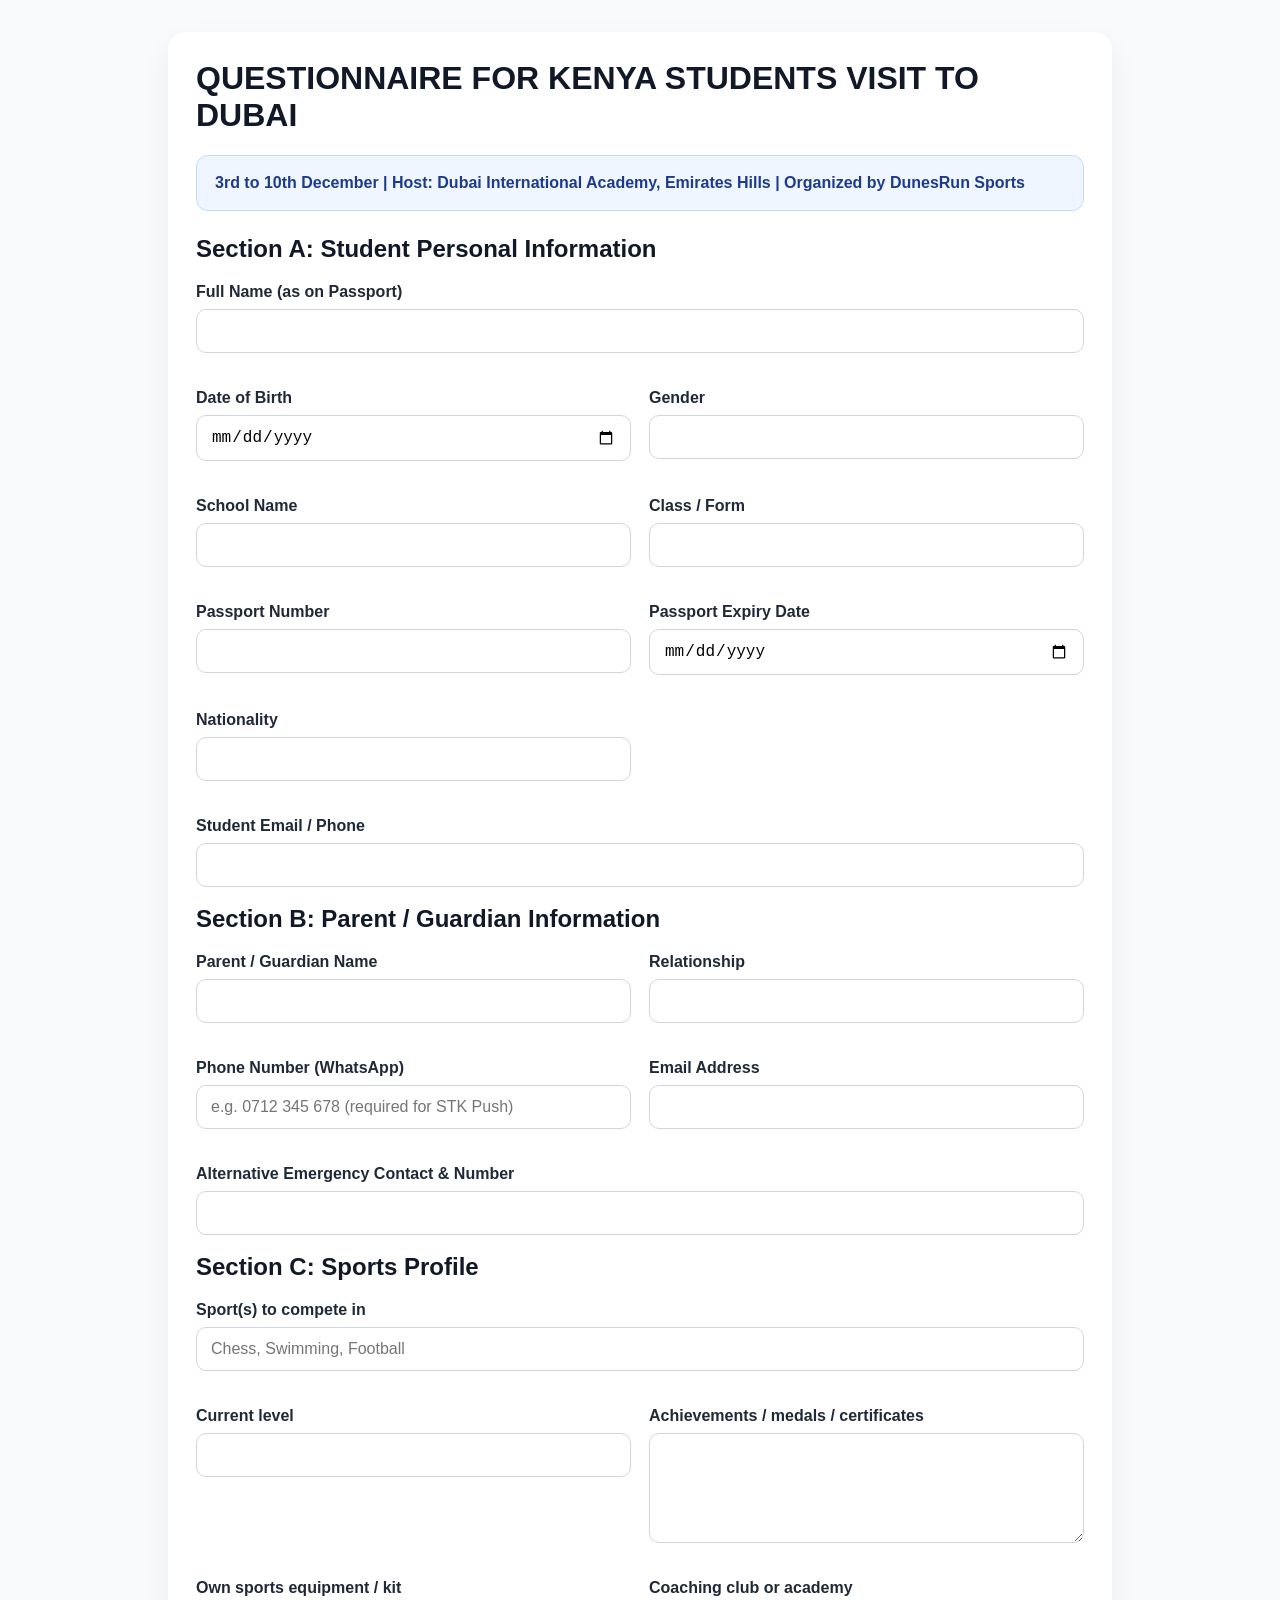
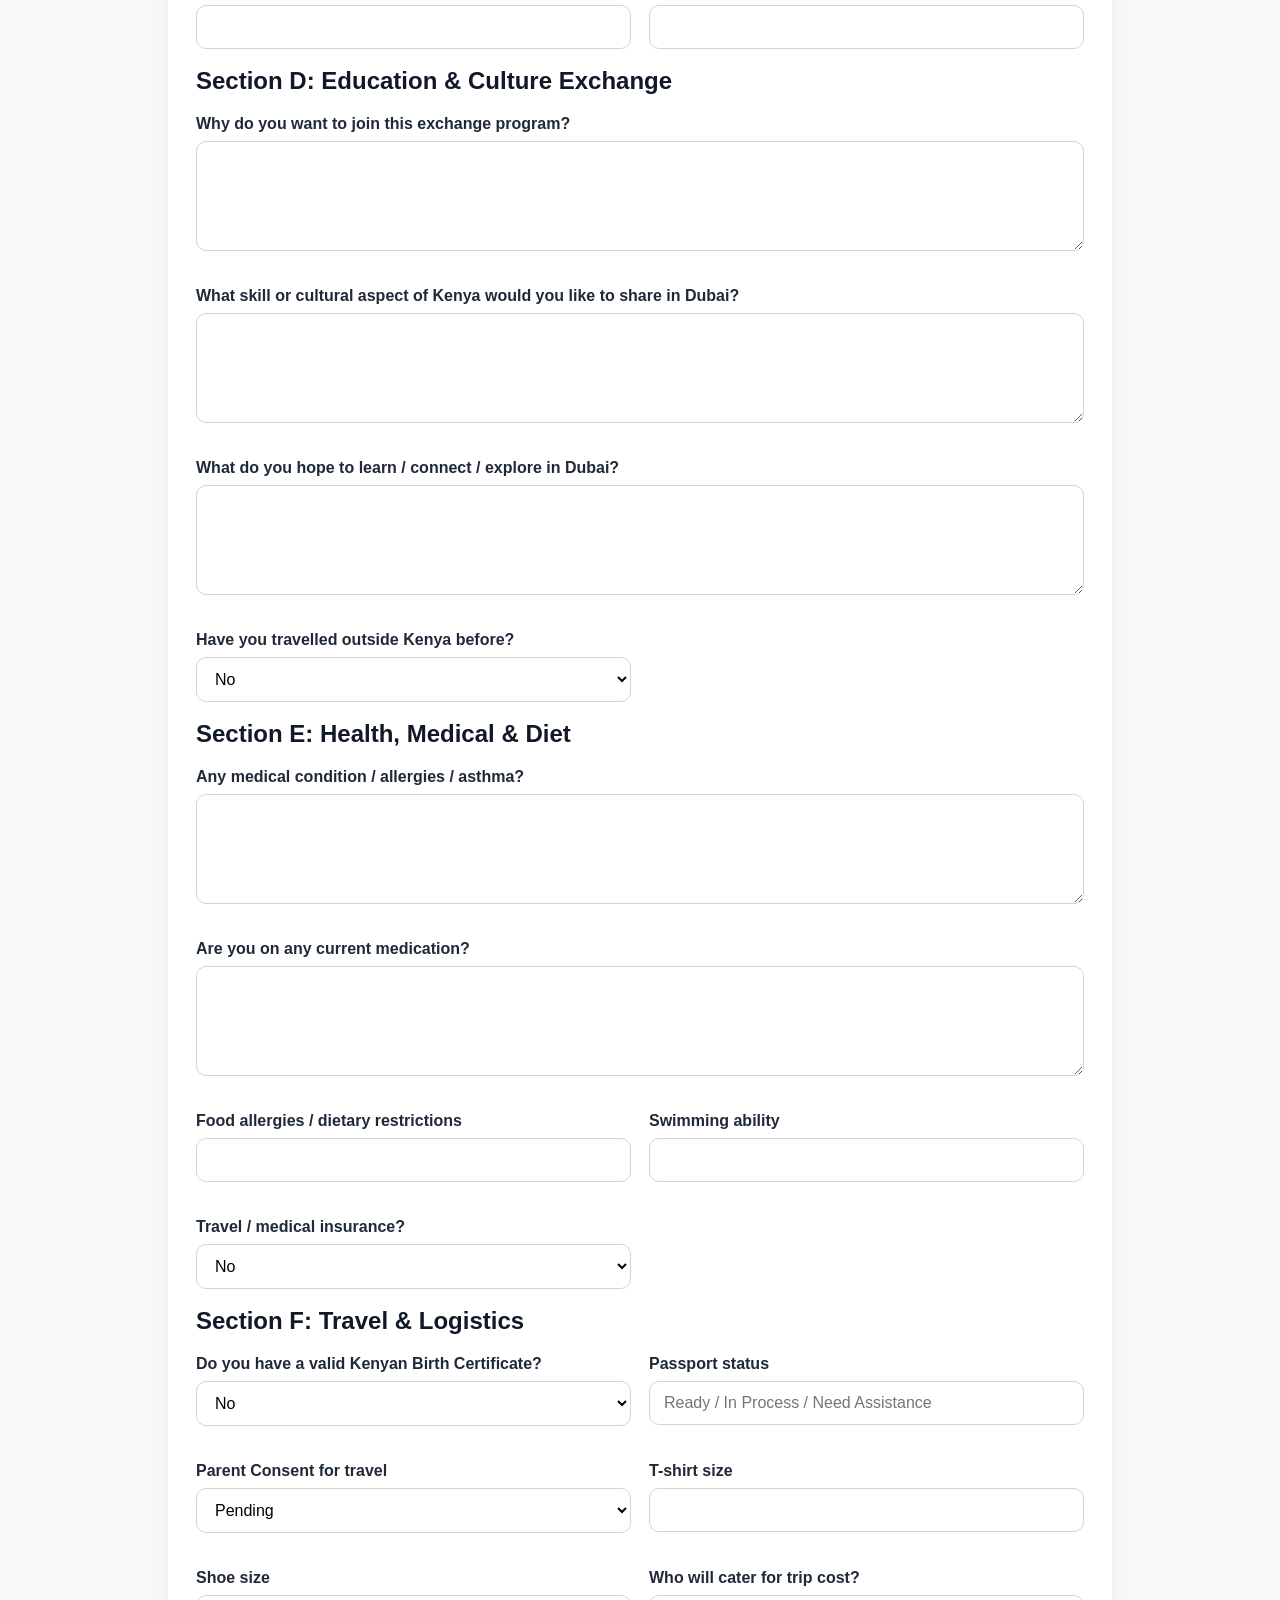
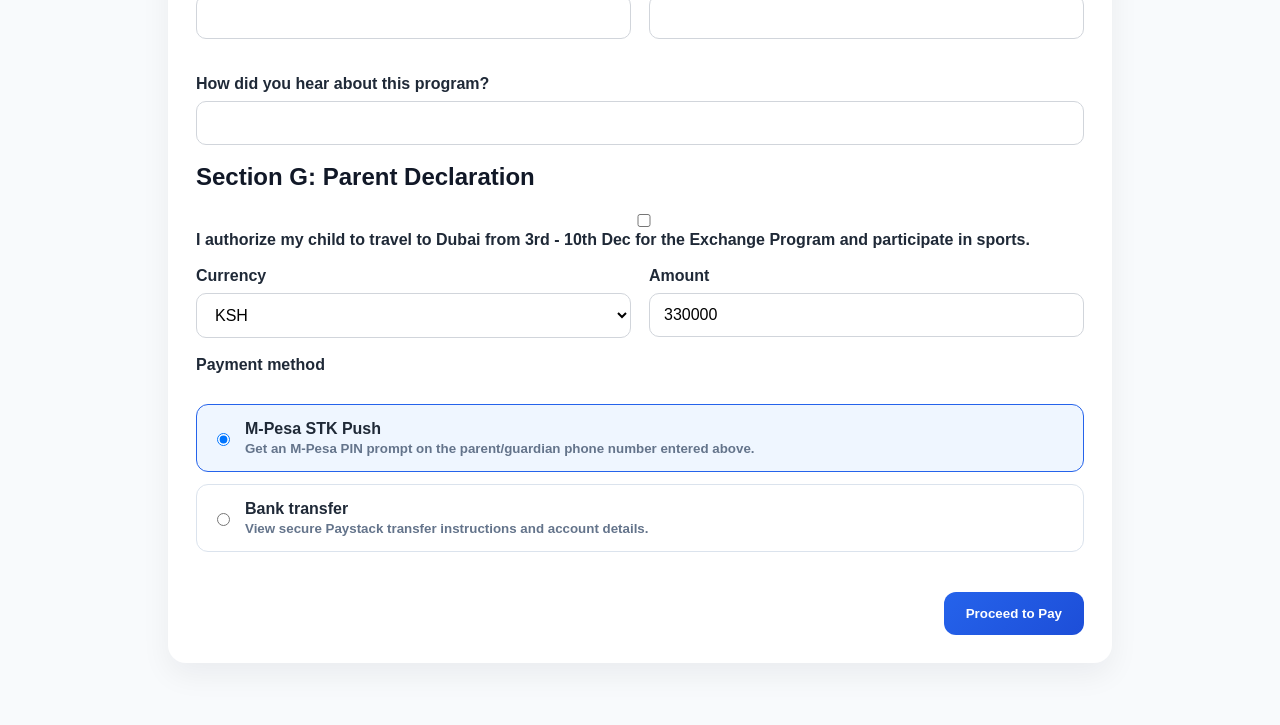
==== booking.html @ 3c5c8713 "First commit" ====
<!doctype html>
<html lang="en">
<head>
  <meta charset="UTF-8" />
  <meta name="viewport" content="width=device-width, initial-scale=1.0" />
  <title>Booking Form</title>
  <style>
    * { box-sizing: border-box; }
    body {
      margin: 0;
      font-family: Arial, Helvetica, sans-serif;
      background: #f8fafc;
      color: #111827;
    }
    .wrap {
      max-width: 980px;
      margin: 0 auto;
      padding: 32px 18px 60px;
    }
    .panel {
      background: white;
      border-radius: 18px;
      box-shadow: 0 12px 30px rgba(15,23,42,0.06);
      padding: 28px;
    }
    h1, h2 {
      margin-top: 0;
    }
    .intro {
      background: #eff6ff;
      border: 1px solid #bfdbfe;
      border-radius: 12px;
      padding: 18px;
      margin-bottom: 24px;
      color: #1e3a8a;
      font-weight: 700;
    }
    .grid {
      display: grid;
      grid-template-columns: repeat(2, minmax(0, 1fr));
      gap: 18px;
    }
    .field {
      display: flex;
      flex-direction: column;
      gap: 8px;
      margin-bottom: 18px;
    }
    label {
      font-weight: 700;
      color: #1f2937;
    }
    input, textarea, select {
      width: 100%;
      padding: 12px 14px;
      border: 1px solid #d1d5db;
      border-radius: 10px;
      font-size: 1rem;
      background: #fff;
    }
    textarea { min-height: 110px; resize: vertical; }
    .full { grid-column: 1 / -1; }
    .button-row {
      display: flex;
      justify-content: flex-end;
      margin-top: 18px;
    }
    button {
      border: none;
      background: linear-gradient(135deg,#2563eb,#1d4ed8);
      color: white;
      font-weight: 700;
      padding: 14px 22px;
      border-radius: 12px;
      cursor: pointer;
    }
    .payment-modal { display:none; position:fixed; inset:0; z-index:10; padding:20px; background:rgba(15,23,42,.58); }
    .payment-modal.open { display:grid; place-items:center; }
    .payment-card { width:min(500px,100%); background:white; border-radius:18px; padding:28px; box-shadow:0 25px 70px rgba(15,23,42,.3); }
    .payment-card p { color:#64748b; line-height:1.5; }
    .methods { display:grid; gap:12px; margin:22px 0; }
    .method { display:flex; gap:12px; align-items:center; cursor:pointer; border:1px solid #dbe3ed; border-radius:12px; padding:15px; }
    .method:has(input:checked) { border-color:#2563eb; background:#eff6ff; }
    .method input { width:auto; }
    .method strong,.method small { display:block; }
    .method small { color:#64748b; margin-top:3px; }
    .payment-actions { display:flex; gap:12px; justify-content:flex-end; }.secondary { background:white; color:#334155; border:1px solid #cbd5e1; }
    @media (max-width: 760px) {
      .grid { grid-template-columns: 1fr; }
    }
  </style>
</head>
<body>
  <div class="wrap">
    <div class="panel">
      <h1>QUESTIONNAIRE FOR KENYA STUDENTS VISIT TO DUBAI</h1>
      <div class="intro">3rd to 10th December | Host: Dubai International Academy, Emirates Hills | Organized by DunesRun Sports</div>

      <form id="booking-form">
        <h2>Section A: Student Personal Information</h2>
        <div class="grid">
          <div class="field full"><label>Full Name (as on Passport)</label><input name="full_name" required></div>
          <div class="field"><label>Date of Birth</label><input name="date_of_birth" type="date"></div>
          <div class="field"><label>Gender</label><input name="gender"></div>
          <div class="field"><label>School Name</label><input name="school_name"></div>
          <div class="field"><label>Class / Form</label><input name="class_form"></div>
          <div class="field"><label>Passport Number</label><input name="passport_number"></div>
          <div class="field"><label>Passport Expiry Date</label><input name="passport_expiry" type="date"></div>
          <div class="field"><label>Nationality</label><input name="nationality"></div>
          <div class="field full"><label>Student Email / Phone</label><input name="student_contact"></div>
        </div>

        <h2>Section B: Parent / Guardian Information</h2>
        <div class="grid">
          <div class="field"><label>Parent / Guardian Name</label><input name="parent_name"></div>
          <div class="field"><label>Relationship</label><input name="parent_relationship"></div>
          <div class="field"><label>Phone Number (WhatsApp)</label><input name="parent_phone"></div>
          <div class="field"><label>Email Address</label><input name="parent_email" type="email" required></div>
          <div class="field full"><label>Alternative Emergency Contact & Number</label><input name="emergency_contact"></div>
        </div>

        <h2>Section C: Sports Profile</h2>
        <div class="grid">
          <div class="field full"><label>Sport(s) to compete in</label><input name="sports_choices" placeholder="Chess, Swimming, Football"></div>
          <div class="field"><label>Current level</label><input name="current_level"></div>
          <div class="field"><label>Achievements / medals / certificates</label><textarea name="achievements"></textarea></div>
          <div class="field"><label>Own sports equipment / kit</label><input name="equipment"></div>
          <div class="field"><label>Coaching club or academy</label><input name="coaching_club"></div>
        </div>

        <h2>Section D: Education & Culture Exchange</h2>
        <div class="grid">
          <div class="field full"><label>Why do you want to join this exchange program?</label><textarea name="motivation"></textarea></div>
          <div class="field full"><label>What skill or cultural aspect of Kenya would you like to share in Dubai?</label><textarea name="cultural_aspect"></textarea></div>
          <div class="field full"><label>What do you hope to learn / connect / explore in Dubai?</label><textarea name="learn_hope"></textarea></div>
          <div class="field"><label>Have you travelled outside Kenya before?</label>
            <select name="previous_travel">
              <option value="false">No</option>
              <option value="true">Yes</option>
            </select>
          </div>
        </div>

        <h2>Section E: Health, Medical & Diet</h2>
        <div class="grid">
          <div class="field full"><label>Any medical condition / allergies / asthma?</label><textarea name="medical_conditions"></textarea></div>
          <div class="field full"><label>Are you on any current medication?</label><textarea name="medication"></textarea></div>
          <div class="field"><label>Food allergies / dietary restrictions</label><input name="dietary_restrictions"></div>
          <div class="field"><label>Swimming ability</label><input name="swimming_ability"></div>
          <div class="field"><label>Travel / medical insurance?</label>
            <select name="insurance">
              <option value="false">No</option>
              <option value="true">Yes</option>
            </select>
          </div>
        </div>

        <h2>Section F: Travel & Logistics</h2>
        <div class="grid">
          <div class="field"><label>Do you have a valid Kenyan Birth Certificate?</label>
            <select name="birth_certificate">
              <option value="false">No</option>
              <option value="true">Yes</option>
            </select>
          </div>
          <div class="field"><label>Passport status</label><input name="passport_status" placeholder="Ready / In Process / Need Assistance"></div>
          <div class="field"><label>Parent Consent for travel</label>
            <select name="parent_consent">
              <option value="false">Pending</option>
              <option value="true">Granted</option>
            </select>
          </div>
          <div class="field"><label>T-shirt size</label><input name="tshirt_size"></div>
          <div class="field"><label>Shoe size</label><input name="shoe_size"></div>
          <div class="field"><label>Who will cater for trip cost?</label><input name="payer"></div>
          <div class="field full"><label>How did you hear about this program?</label><input name="heard_about"></div>
        </div>

        <h2>Section G: Parent Declaration</h2>
        <div class="field full">
          <label><input type="checkbox" name="parent_declaration" value="true" /> I authorize my child to travel to Dubai from 3rd - 10th Dec for the Exchange Program and participate in sports.</label>
        </div>

        <div class="grid">
          <div class="field"><label>Currency</label>
            <select name="currency">
              <option value="KSH">KSH</option>
              <option value="USD">USD</option>
            </select>
          </div>
          <div class="field"><label>Amount</label><input name="amount" value="330000"></div>
        </div>

        <input type="hidden" name="event_id" value="1" />

        <div class="field full">
          <label>Payment method</label>
          <div class="methods">
            <label class="method"><input type="radio" name="payment_method" value="mpesa" checked><span><strong>M-Pesa STK Push</strong><small>Get an M-Pesa PIN prompt on the parent/guardian phone number entered above.</small></span></label>
            <label class="method"><input type="radio" name="payment_method" value="bank_transfer"><span><strong>Bank transfer</strong><small>View secure Paystack transfer instructions and account details.</small></span></label>
          </div>
        </div>
        <div class="button-row">
          <button id="proceed-payment" type="submit">Proceed to Pay</button>
        </div>
      </form>
    </div>
  </div>

  <script>
    // The Django API origin. Set window.NGAO_API_BASE before this script in
    // production, or change this value to your deployed HTTPS API URL.
    // Do not open this file with file://; serve the admin/ folder over HTTP.
    const API_BASE = window.NGAO_API_BASE || 'http://127.0.0.1:8000';
    const bookingForm = document.getElementById('booking-form');
    const proceedButton = document.getElementById('proceed-payment');
    const parentPhone = bookingForm.elements.parent_phone;
    const paymentMethods = bookingForm.querySelectorAll('input[name="payment_method"]');
    function updatePaymentRequirements() {
      const isMpesa = bookingForm.elements.payment_method.value === 'mpesa';
      parentPhone.required = isMpesa;
      parentPhone.placeholder = isMpesa ? 'e.g. 0712 345 678 (required for STK Push)' : 'Phone number (optional for bank transfer)';
    }
    paymentMethods.forEach(method => method.addEventListener('change', updatePaymentRequirements));
    updatePaymentRequirements();
    bookingForm.addEventListener('submit', async function (e) {
      e.preventDefault();
      if (!bookingForm.reportValidity()) return;
      const form = new FormData(bookingForm);
      const payload = Object.fromEntries(form.entries());
      payload.previous_travel = payload.previous_travel === 'true';
      payload.insurance = payload.insurance === 'true';
      payload.birth_certificate = payload.birth_certificate === 'true';
      payload.parent_consent = payload.parent_consent === 'true';
      payload.parent_declaration = form.get('parent_declaration') === 'true';

      proceedButton.disabled = true;
      proceedButton.textContent = payload.payment_method === 'mpesa' ? 'Sending M-Pesa prompt…' : 'Opening bank transfer…';
      try {
        const response = await fetch(`${API_BASE}/api/book/`, {
        method: 'POST',
        headers: {'Content-Type': 'application/json'},
        body: JSON.stringify(payload)
        });
        const contentType = response.headers.get('content-type') || '';
        const json = contentType.includes('application/json') ? await response.json() : null;
        if (!response.ok) {
          // A Django debug/404 page is HTML, not JSON. Keep its markup out of
          // the user-facing error and give an actionable endpoint message.
          throw new Error(json?.error || `Payment API returned ${response.status}. Check that Django is running the NgaoSports backend on port 8000.`);
        }
        if (!json) throw new Error('Payment API returned an unexpected response.');
        if (json.authorization_url) {
          window.location.href = json.authorization_url;
        } else if (payload.payment_method === 'mpesa' && json.reference) {
          showPaymentPending(json);
        } else {
          throw new Error(json.error || 'Could not initialize payment');
        }
      } catch (err) {
        console.error(err);
        alert(err.message || 'Payment initialization failed.');
        proceedButton.disabled = false;
        proceedButton.textContent = 'Proceed to Pay';
      }
    });

    function showPaymentPending(payment) {
      const panel = document.querySelector('.panel');
      panel.innerHTML = `
        <div class="intro"><strong>Check your phone</strong><br>${payment.display_text || 'An M-Pesa STK Push has been sent. Enter your M-Pesa PIN to complete payment.'}</div>
        <h1>Waiting for M-Pesa confirmation</h1>
        <p>Reference: <strong>${payment.reference}</strong></p>
        <p id="payment-status">We are checking your payment status. Do not close this page until you have entered your PIN.</p>`;
      let attempts = 0;
      const poll = setInterval(async () => {
        attempts += 1;
        try {
          const response = await fetch(`${API_BASE}/api/payments/verify/${encodeURIComponent(payment.reference)}/`);
          const result = await response.json();
          if (result.verified) {
            clearInterval(poll);
            document.getElementById('payment-status').innerHTML = '<strong>Payment confirmed.</strong> Your booking is complete.';
          } else if (result.status === 'failed') {
            clearInterval(poll);
            document.getElementById('payment-status').textContent = 'The payment was not completed. Please return and try again.';
          }
        } catch (_) { /* The webhook remains the authoritative confirmation. */ }
        if (attempts >= 30) clearInterval(poll);
      }, 6000);
    }
  </script>
</body>
</html>
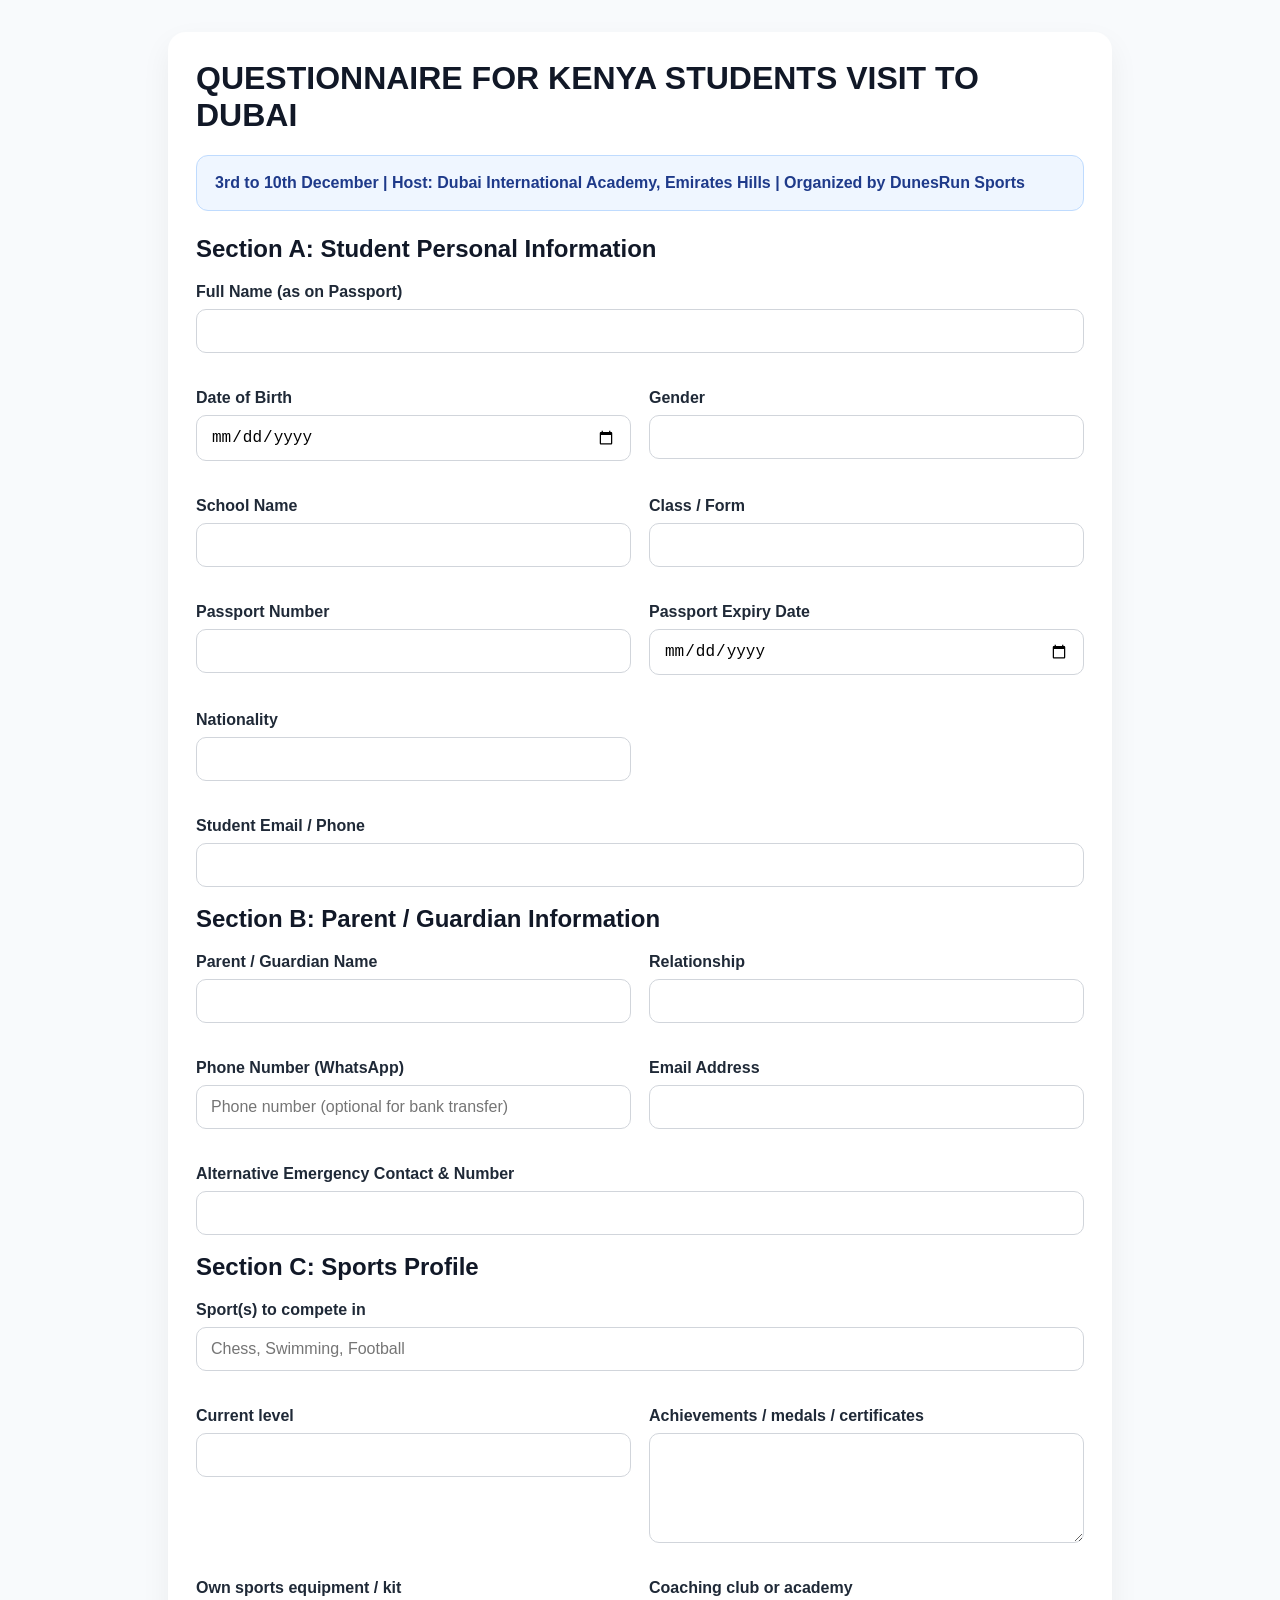
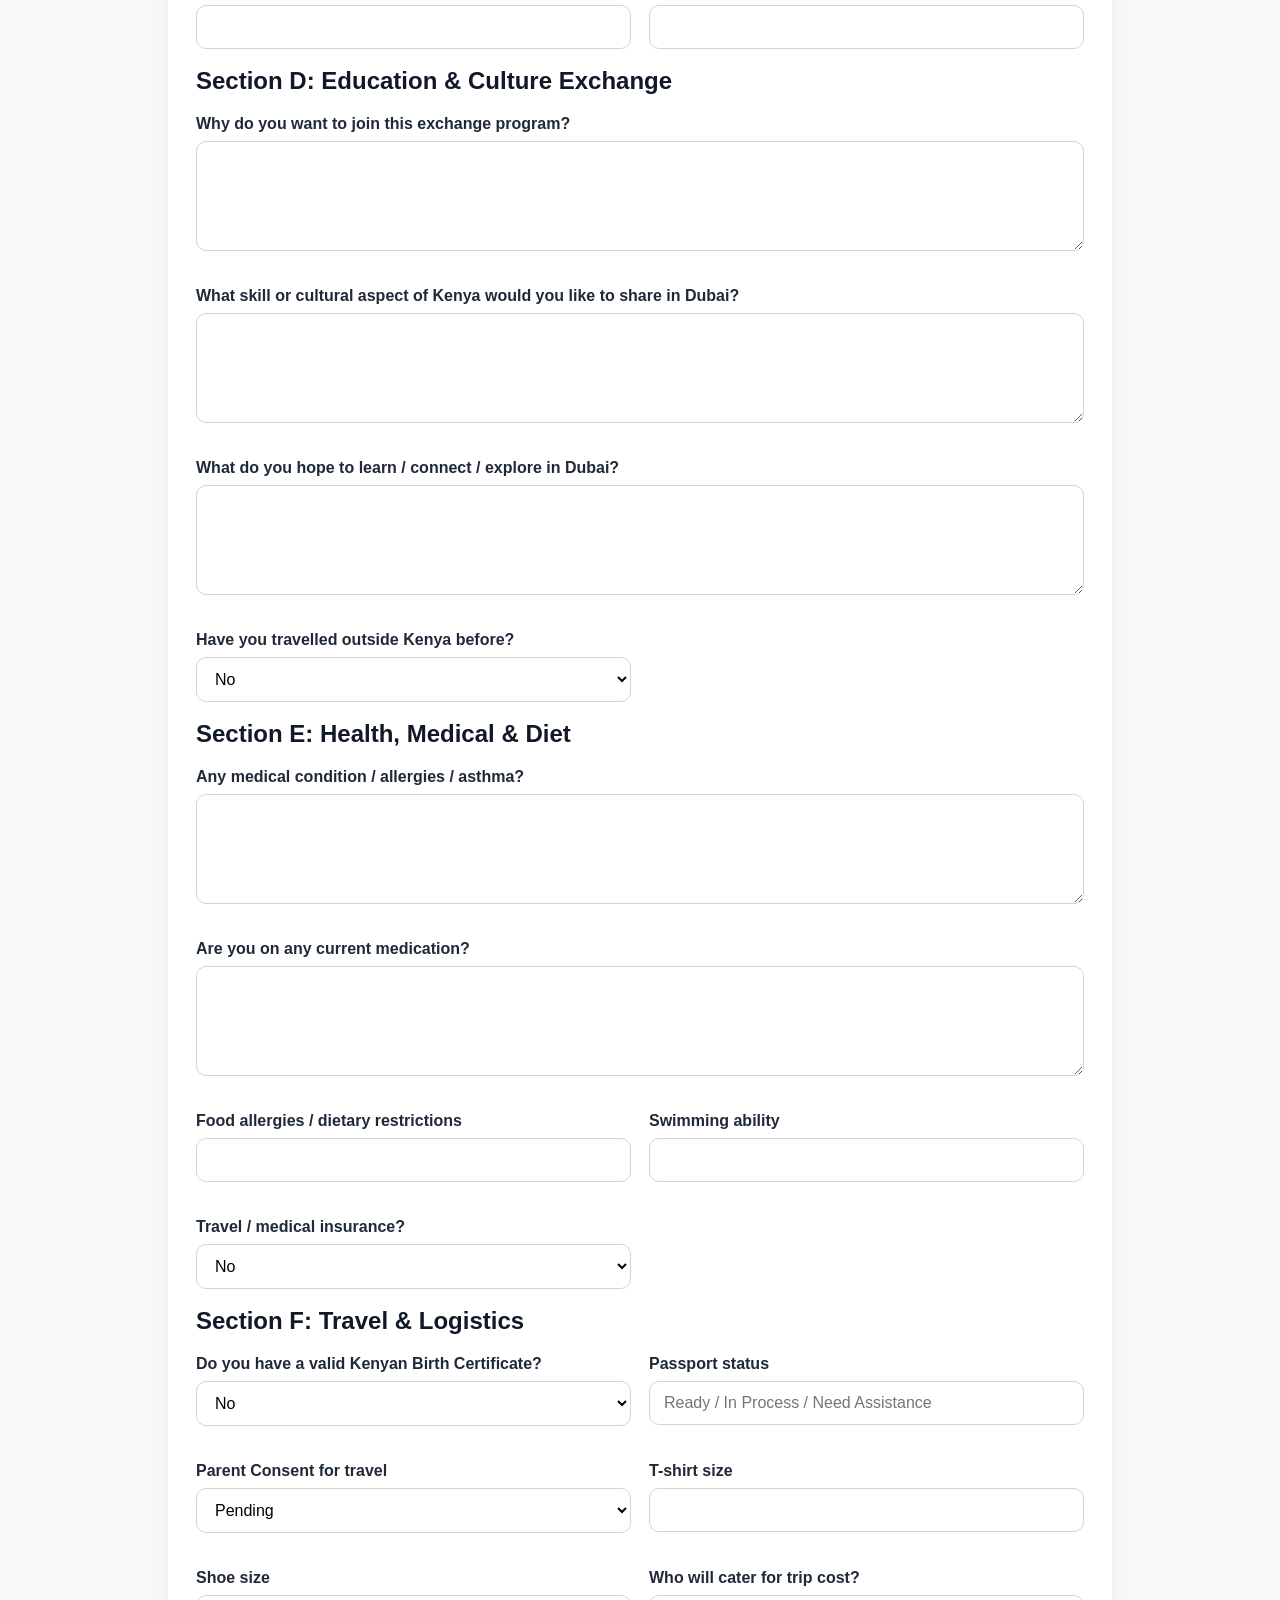
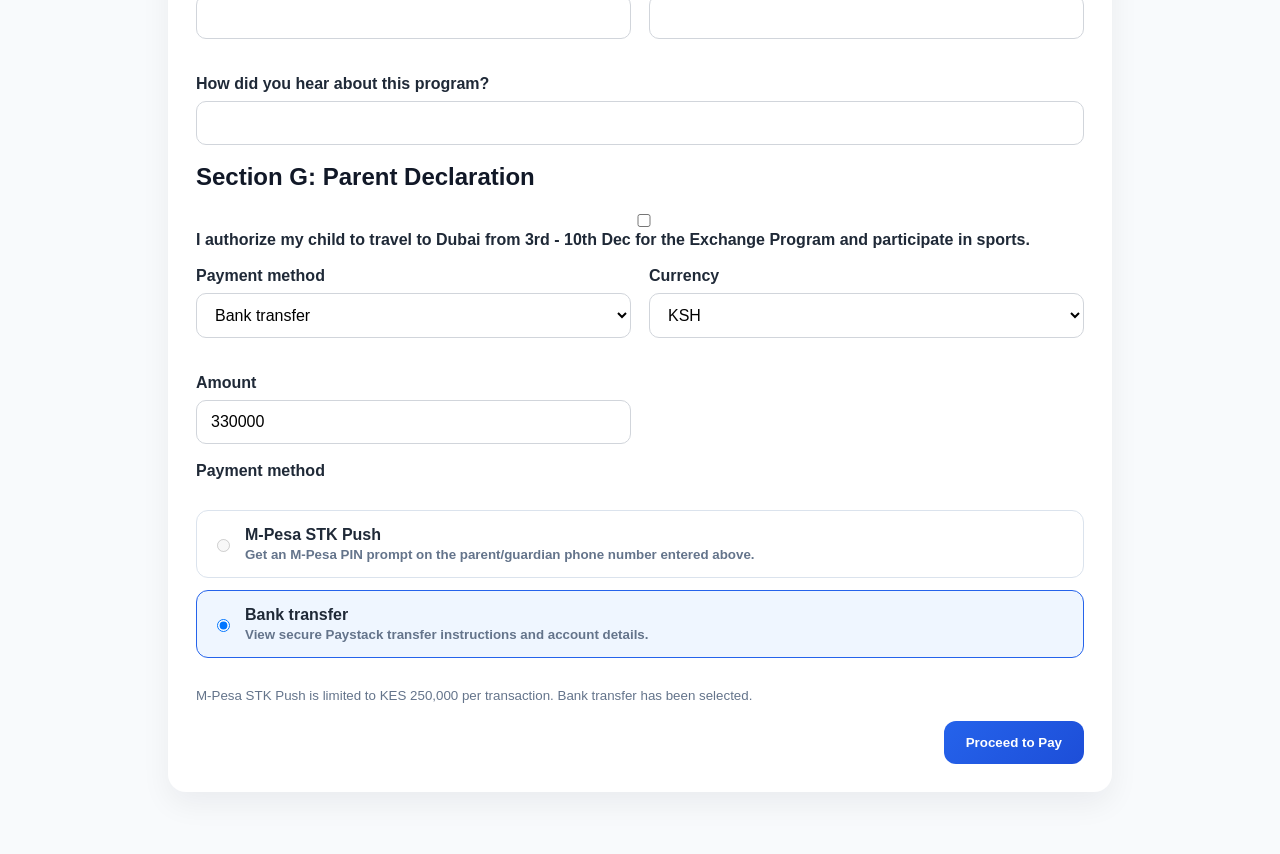
==== commit 1b5b280d: "First commit" ====
--- a/booking.html
+++ b/booking.html
@@ -182,6 +182,12 @@
         </div>
 
         <div class="grid">
+          <div class="field"><label>Payment method</label>
+            <select name="payment_method">
+              <option value="bank_transfer">Bank transfer</option>
+              <option value="mpesa">M-Pesa</option>
+            </select>
+          </div>
           <div class="field"><label>Currency</label>
             <select name="currency">
               <option value="KSH">KSH</option>
@@ -199,6 +205,7 @@
             <label class="method"><input type="radio" name="payment_method" value="mpesa" checked><span><strong>M-Pesa STK Push</strong><small>Get an M-Pesa PIN prompt on the parent/guardian phone number entered above.</small></span></label>
             <label class="method"><input type="radio" name="payment_method" value="bank_transfer"><span><strong>Bank transfer</strong><small>View secure Paystack transfer instructions and account details.</small></span></label>
           </div>
+          <small id="payment-limit-note" style="color:#64748b"></small>
         </div>
         <div class="button-row">
           <button id="proceed-payment" type="submit">Proceed to Pay</button>
@@ -211,18 +218,36 @@
     // The Django API origin. Set window.NGAO_API_BASE before this script in
     // production, or change this value to your deployed HTTPS API URL.
     // Do not open this file with file://; serve the admin/ folder over HTTP.
-    const API_BASE = window.NGAO_API_BASE || 'http://127.0.0.1:8000';
+    const API_BASE = window.NGAO_API_BASE ||  'https://admin.ngaosports.com' || 'http://127.0.0.1:8000';
     const bookingForm = document.getElementById('booking-form');
     const proceedButton = document.getElementById('proceed-payment');
     const parentPhone = bookingForm.elements.parent_phone;
+    const amountInput = bookingForm.elements.amount;
+    const mpesaMethod = bookingForm.querySelector('input[value="mpesa"]');
+    const bankMethod = bookingForm.querySelector('input[value="bank_transfer"]');
+    const paymentLimitNote = document.getElementById('payment-limit-note');
     const paymentMethods = bookingForm.querySelectorAll('input[name="payment_method"]');
     function updatePaymentRequirements() {
       const isMpesa = bookingForm.elements.payment_method.value === 'mpesa';
       parentPhone.required = isMpesa;
       parentPhone.placeholder = isMpesa ? 'e.g. 0712 345 678 (required for STK Push)' : 'Phone number (optional for bank transfer)';
     }
+    function applyMpesaLimit() {
+      const amount = Number(amountInput.value.replace(/,/g, ''));
+      const isOverLimit = Number.isFinite(amount) && amount > 250000;
+      mpesaMethod.disabled = isOverLimit;
+      if (isOverLimit) {
+        bankMethod.checked = true;
+        paymentLimitNote.textContent = 'M-Pesa STK Push is limited to KES 250,000 per transaction. Bank transfer has been selected.';
+      } else {
+        paymentLimitNote.textContent = '';
+      }
+      updatePaymentRequirements();
+    }
     paymentMethods.forEach(method => method.addEventListener('change', updatePaymentRequirements));
+    amountInput.addEventListener('input', applyMpesaLimit);
     updatePaymentRequirements();
+    applyMpesaLimit();
     bookingForm.addEventListener('submit', async function (e) {
       e.preventDefault();
       if (!bookingForm.reportValidity()) return;
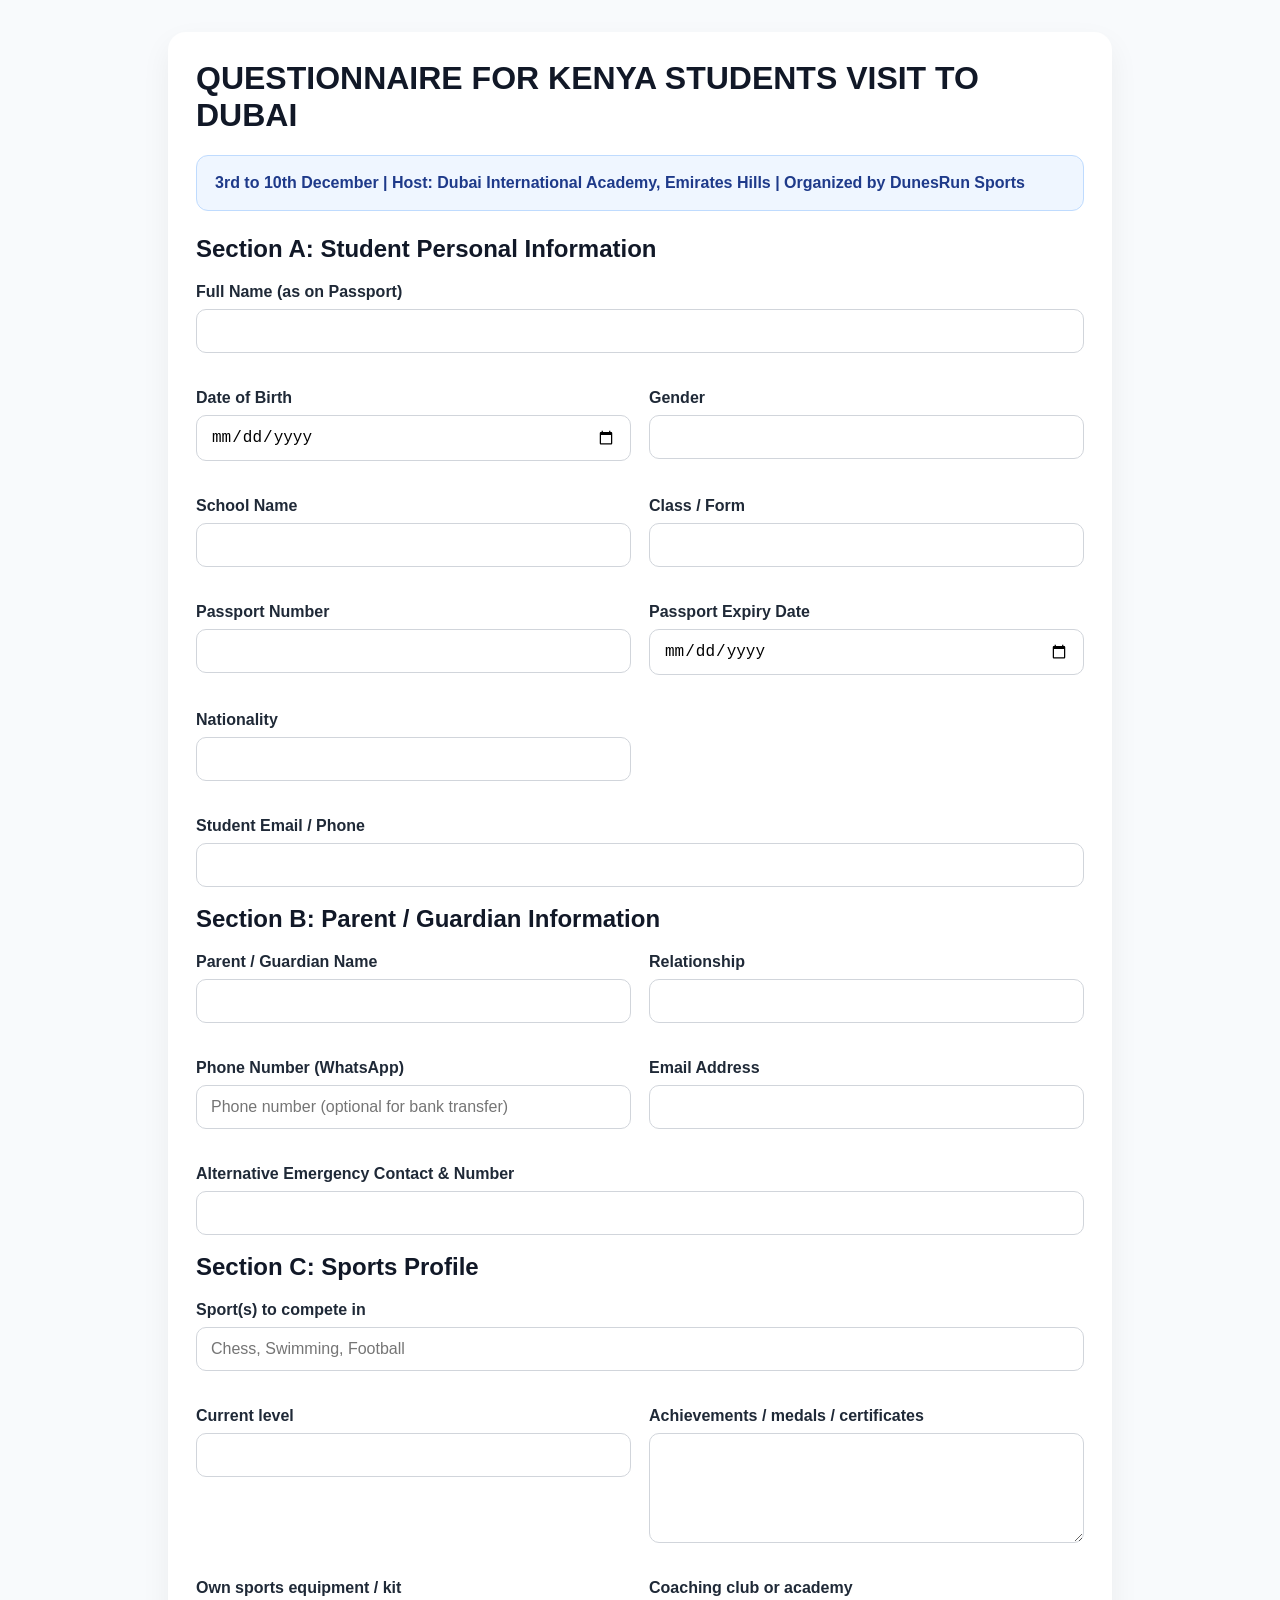
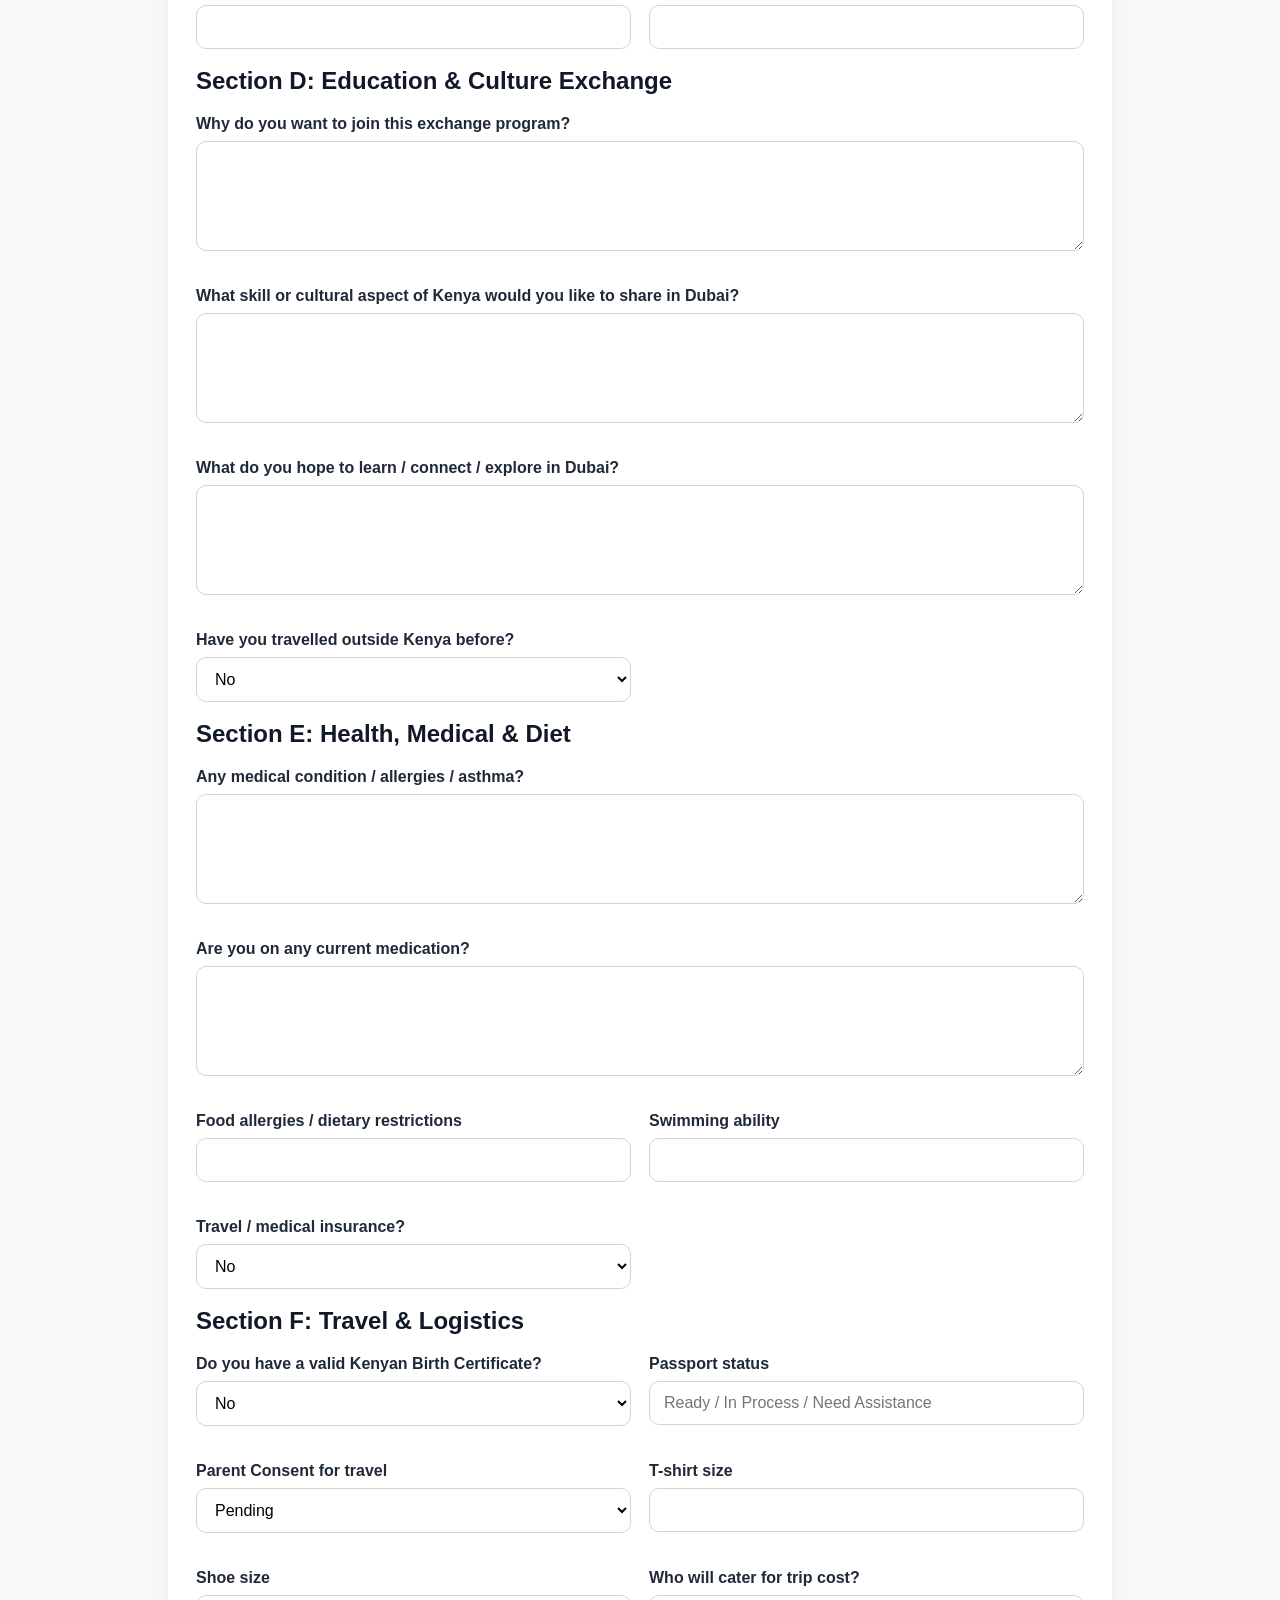
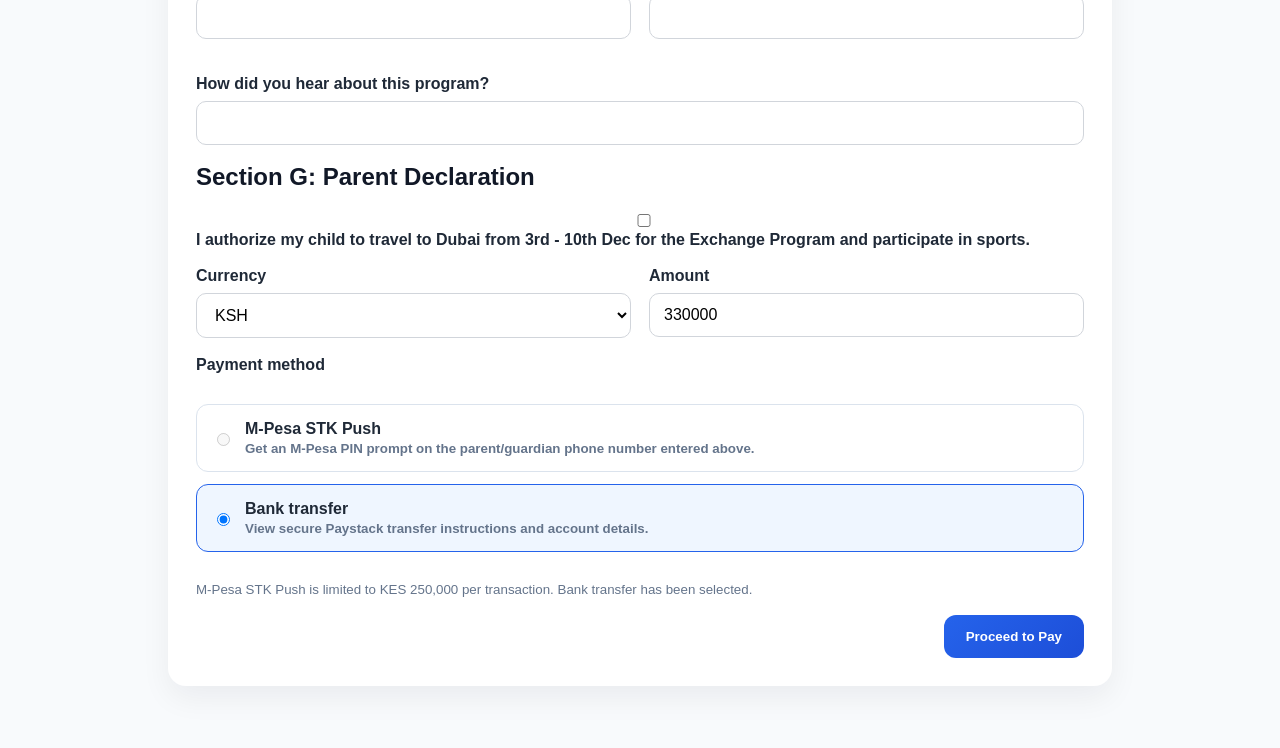
==== commit 41ff3484: "First commit" ====
--- a/booking.html
+++ b/booking.html
@@ -182,12 +182,6 @@
         </div>
 
         <div class="grid">
-          <div class="field"><label>Payment method</label>
-            <select name="payment_method">
-              <option value="bank_transfer">Bank transfer</option>
-              <option value="mpesa">M-Pesa</option>
-            </select>
-          </div>
           <div class="field"><label>Currency</label>
             <select name="currency">
               <option value="KSH">KSH</option>
@@ -218,7 +212,7 @@
     // The Django API origin. Set window.NGAO_API_BASE before this script in
     // production, or change this value to your deployed HTTPS API URL.
     // Do not open this file with file://; serve the admin/ folder over HTTP.
-    const API_BASE = window.NGAO_API_BASE ||  'https://admin.ngaosports.com' || 'http://127.0.0.1:8000';
+    const API_BASE = window.NGAO_API_BASE || window.PAYMENT_API_BASE || (['localhost', '127.0.0.1'].includes(window.location.hostname) ? 'http://127.0.0.1:8000' : window.location.origin);
     const bookingForm = document.getElementById('booking-form');
     const proceedButton = document.getElementById('proceed-payment');
     const parentPhone = bookingForm.elements.parent_phone;
@@ -236,7 +230,7 @@
       const amount = Number(amountInput.value.replace(/,/g, ''));
       const isOverLimit = Number.isFinite(amount) && amount > 250000;
       mpesaMethod.disabled = isOverLimit;
-      if (isOverLimit) {
+      if (isOverLimit && bookingForm.elements.payment_method.value === 'mpesa') {
         bankMethod.checked = true;
         paymentLimitNote.textContent = 'M-Pesa STK Push is limited to KES 250,000 per transaction. Bank transfer has been selected.';
       } else {
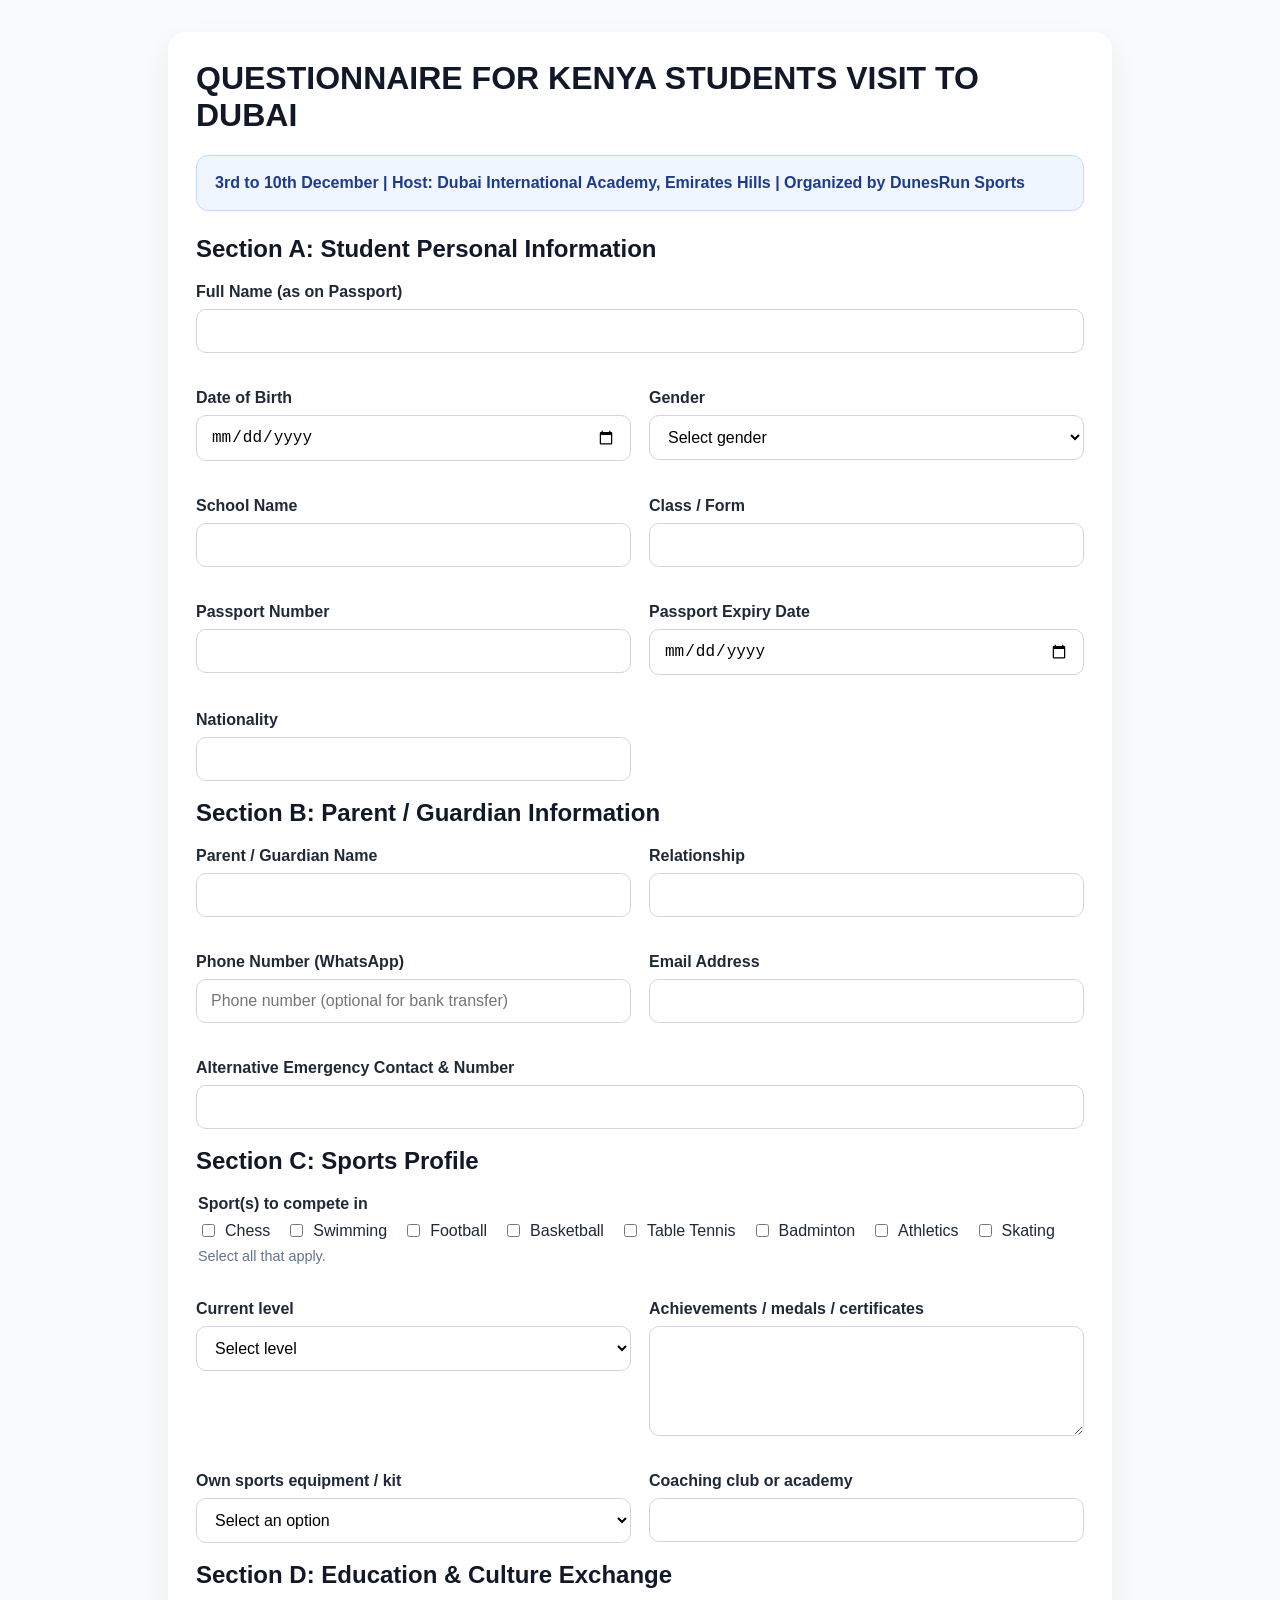
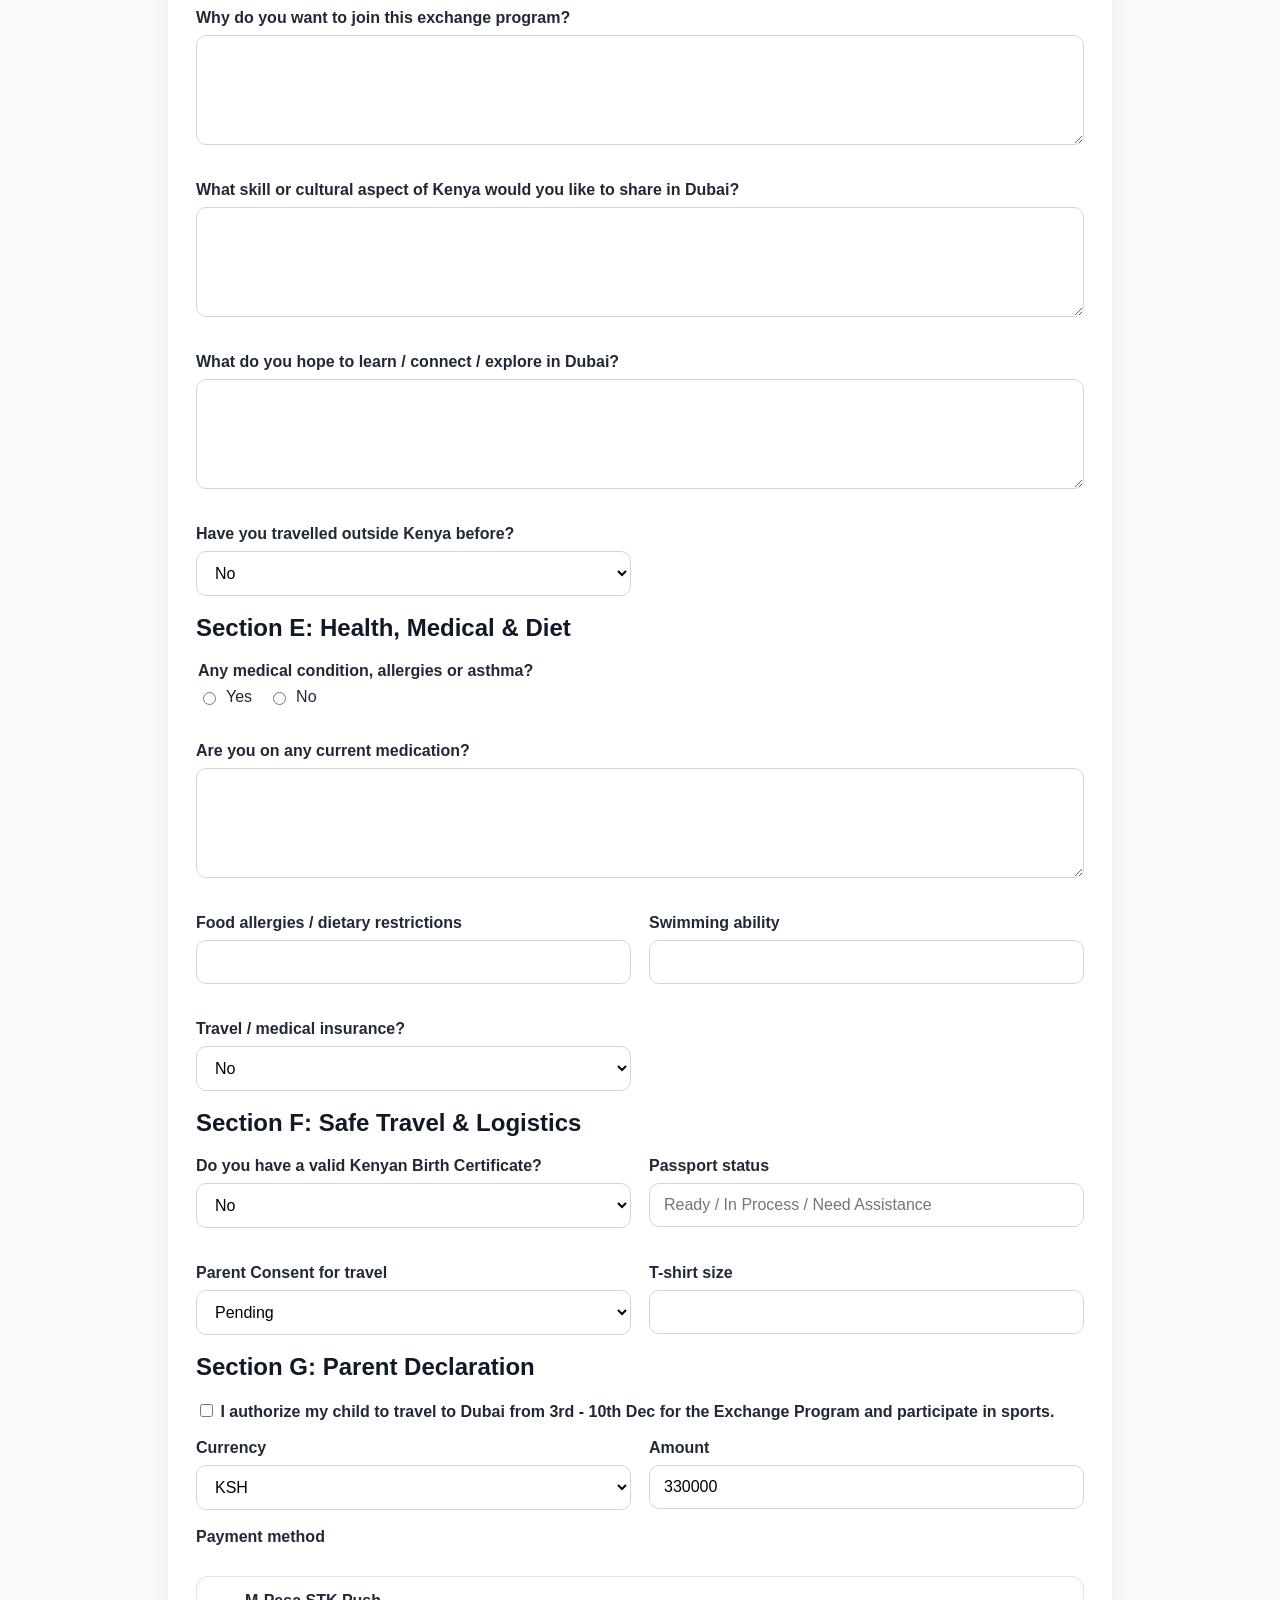
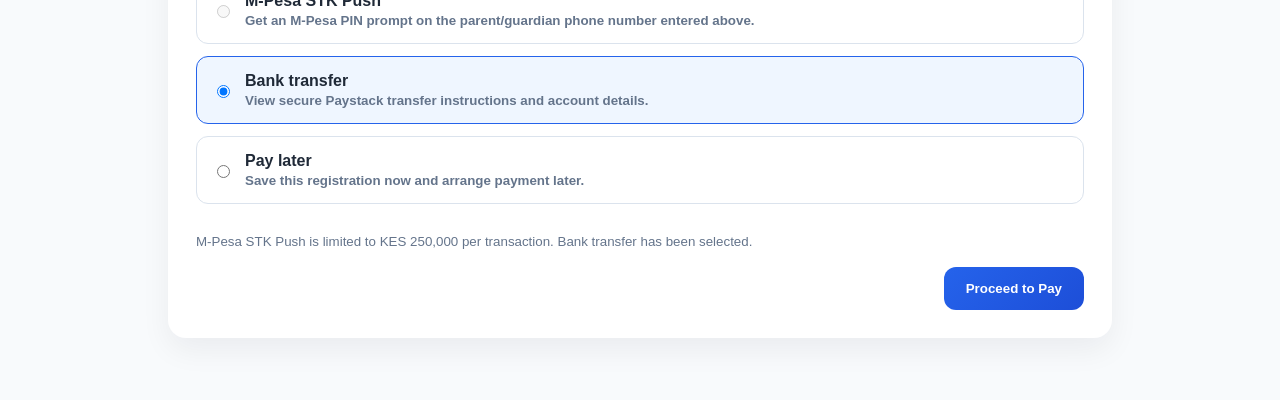
==== commit 47e2ee03: "Added Count down and made some inputs manadatory" ====
--- a/booking.html
+++ b/booking.html
@@ -46,6 +46,8 @@
       gap: 8px;
       margin-bottom: 18px;
     }
+    fieldset.field { border: 0; padding: 0; min-inline-size: 0; }
+    legend { font-weight: 700; color: #1f2937; padding: 0; margin-bottom: 8px; }
     label {
       font-weight: 700;
       color: #1f2937;
@@ -59,6 +61,11 @@
       background: #fff;
     }
     textarea { min-height: 110px; resize: vertical; }
+    .choice-group { display: flex; flex-wrap: wrap; gap: 10px 16px; }
+    .choice { display: inline-flex; align-items: center; gap: 7px; font-weight: 400; cursor: pointer; }
+    .choice input, .declaration input { width: auto; padding: 0; }
+    .conditional-field[hidden] { display: none; }
+    .help-text { color: #64748b; font-size: .9rem; margin: 0; }
     .full { grid-column: 1 / -1; }
     .button-row {
       display: flex;
@@ -101,13 +108,12 @@
         <div class="grid">
           <div class="field full"><label>Full Name (as on Passport)</label><input name="full_name" required></div>
           <div class="field"><label>Date of Birth</label><input name="date_of_birth" type="date"></div>
-          <div class="field"><label>Gender</label><input name="gender"></div>
+          <div class="field"><label for="gender">Gender</label><select id="gender" name="gender" required><option value="" selected disabled>Select gender</option><option value="Male">Male</option><option value="Female">Female</option><option value="Other">Other</option></select></div>
           <div class="field"><label>School Name</label><input name="school_name"></div>
           <div class="field"><label>Class / Form</label><input name="class_form"></div>
           <div class="field"><label>Passport Number</label><input name="passport_number"></div>
           <div class="field"><label>Passport Expiry Date</label><input name="passport_expiry" type="date"></div>
           <div class="field"><label>Nationality</label><input name="nationality"></div>
-          <div class="field full"><label>Student Email / Phone</label><input name="student_contact"></div>
         </div>
 
         <h2>Section B: Parent / Guardian Information</h2>
@@ -116,23 +122,33 @@
           <div class="field"><label>Relationship</label><input name="parent_relationship"></div>
           <div class="field"><label>Phone Number (WhatsApp)</label><input name="parent_phone"></div>
           <div class="field"><label>Email Address</label><input name="parent_email" type="email" required></div>
-          <div class="field full"><label>Alternative Emergency Contact & Number</label><input name="emergency_contact"></div>
+          <div class="field full"><label>Alternative Emergency Contact & Number</label><input name="emergency_contact" required></div>
         </div>
 
         <h2>Section C: Sports Profile</h2>
         <div class="grid">
-          <div class="field full"><label>Sport(s) to compete in</label><input name="sports_choices" placeholder="Chess, Swimming, Football"></div>
-          <div class="field"><label>Current level</label><input name="current_level"></div>
-          <div class="field"><label>Achievements / medals / certificates</label><textarea name="achievements"></textarea></div>
-          <div class="field"><label>Own sports equipment / kit</label><input name="equipment"></div>
-          <div class="field"><label>Coaching club or academy</label><input name="coaching_club"></div>
+          <fieldset class="field full"><legend>Sport(s) to compete in</legend><div class="choice-group">
+            <label class="choice"><input type="checkbox" name="sports_choices" value="Chess"> Chess</label>
+            <label class="choice"><input type="checkbox" name="sports_choices" value="Swimming"> Swimming</label>
+            <label class="choice"><input type="checkbox" name="sports_choices" value="Football"> Football</label>
+            <label class="choice"><input type="checkbox" name="sports_choices" value="Basketball"> Basketball</label>
+            <label class="choice"><input type="checkbox" name="sports_choices" value="Table Tennis"> Table Tennis</label>
+            <label class="choice"><input type="checkbox" name="sports_choices" value="Badminton"> Badminton</label>
+            <label class="choice"><input type="checkbox" name="sports_choices" value="Athletics"> Athletics</label>
+            <label class="choice"><input type="checkbox" name="sports_choices" value="Skating"> Skating</label>
+          </div><p class="help-text">Select all that apply.</p></fieldset>
+          <div class="field"><label for="current-level">Current level</label><select id="current-level" name="current_level" required><option value="" selected disabled>Select level</option><option value="Beginner">Beginner</option><option value="Intermediate">Intermediate</option><option value="Advanced">Advanced</option></select></div>
+          <div class="field"><label>Achievements / medals / certificates</label><textarea name="achievements" required></textarea></div>
+          <div class="field"><label for="equipment">Own sports equipment / kit</label><select id="equipment" name="equipment"><option value="" selected disabled>Select an option</option><option value="No">No</option><option value="Yes">Yes</option></select></div>
+          <div class="field conditional-field" id="equipment-details-field" hidden><label for="equipment-details">If yes, specify the equipment</label><input id="equipment-details" name="equipment_details"></div>
+          <div class="field"><label>Coaching club or academy</label><input name="coaching_club" required></div>
         </div>
 
         <h2>Section D: Education & Culture Exchange</h2>
         <div class="grid">
-          <div class="field full"><label>Why do you want to join this exchange program?</label><textarea name="motivation"></textarea></div>
-          <div class="field full"><label>What skill or cultural aspect of Kenya would you like to share in Dubai?</label><textarea name="cultural_aspect"></textarea></div>
-          <div class="field full"><label>What do you hope to learn / connect / explore in Dubai?</label><textarea name="learn_hope"></textarea></div>
+          <div class="field full"><label>Why do you want to join this exchange program?</label><textarea name="motivation" required></textarea></div>
+          <div class="field full"><label>What skill or cultural aspect of Kenya would you like to share in Dubai?</label><textarea name="cultural_aspect" required></textarea></div>
+          <div class="field full"><label>What do you hope to learn / connect / explore in Dubai?</label><textarea name="learn_hope" required></textarea></div>
           <div class="field"><label>Have you travelled outside Kenya before?</label>
             <select name="previous_travel">
               <option value="false">No</option>
@@ -143,7 +159,8 @@
 
         <h2>Section E: Health, Medical & Diet</h2>
         <div class="grid">
-          <div class="field full"><label>Any medical condition / allergies / asthma?</label><textarea name="medical_conditions"></textarea></div>
+          <fieldset class="field full"><legend>Any medical condition, allergies or asthma?</legend><div class="choice-group"><label class="choice"><input type="radio" name="has_medical_condition" value="Yes" required> Yes</label><label class="choice"><input type="radio" name="has_medical_condition" value="No"> No</label></div></fieldset>
+          <div class="field full conditional-field" id="medical-details-field" hidden><label for="medical-details">If yes, please explain</label><textarea id="medical-details" name="medical_conditions"></textarea></div>
           <div class="field full"><label>Are you on any current medication?</label><textarea name="medication"></textarea></div>
           <div class="field"><label>Food allergies / dietary restrictions</label><input name="dietary_restrictions"></div>
           <div class="field"><label>Swimming ability</label><input name="swimming_ability"></div>
@@ -155,7 +172,7 @@
           </div>
         </div>
 
-        <h2>Section F: Travel & Logistics</h2>
+        <h2>Section F: Safe Travel & Logistics</h2>
         <div class="grid">
           <div class="field"><label>Do you have a valid Kenyan Birth Certificate?</label>
             <select name="birth_certificate">
@@ -171,14 +188,11 @@
             </select>
           </div>
           <div class="field"><label>T-shirt size</label><input name="tshirt_size"></div>
-          <div class="field"><label>Shoe size</label><input name="shoe_size"></div>
-          <div class="field"><label>Who will cater for trip cost?</label><input name="payer"></div>
-          <div class="field full"><label>How did you hear about this program?</label><input name="heard_about"></div>
         </div>
 
         <h2>Section G: Parent Declaration</h2>
         <div class="field full">
-          <label><input type="checkbox" name="parent_declaration" value="true" /> I authorize my child to travel to Dubai from 3rd - 10th Dec for the Exchange Program and participate in sports.</label>
+          <label class="declaration"><input type="checkbox" name="parent_declaration" value="true" required /> I authorize my child to travel to Dubai from 3rd - 10th Dec for the Exchange Program and participate in sports.</label>
         </div>
 
         <div class="grid">
@@ -198,6 +212,7 @@
           <div class="methods">
             <label class="method"><input type="radio" name="payment_method" value="mpesa" checked><span><strong>M-Pesa STK Push</strong><small>Get an M-Pesa PIN prompt on the parent/guardian phone number entered above.</small></span></label>
             <label class="method"><input type="radio" name="payment_method" value="bank_transfer"><span><strong>Bank transfer</strong><small>View secure Paystack transfer instructions and account details.</small></span></label>
+            <label class="method"><input type="radio" name="payment_method" value="pay_later"><span><strong>Pay later</strong><small>Save this registration now and arrange payment later.</small></span></label>
           </div>
           <small id="payment-limit-note" style="color:#64748b"></small>
         </div>
@@ -221,10 +236,28 @@
     const bankMethod = bookingForm.querySelector('input[value="bank_transfer"]');
     const paymentLimitNote = document.getElementById('payment-limit-note');
     const paymentMethods = bookingForm.querySelectorAll('input[name="payment_method"]');
+    const equipment = bookingForm.elements.equipment;
+    const equipmentDetails = bookingForm.elements.equipment_details;
+    const equipmentDetailsField = document.getElementById('equipment-details-field');
+    const medicalDetails = bookingForm.elements.medical_conditions;
+    const medicalDetailsField = document.getElementById('medical-details-field');
     function updatePaymentRequirements() {
       const isMpesa = bookingForm.elements.payment_method.value === 'mpesa';
       parentPhone.required = isMpesa;
       parentPhone.placeholder = isMpesa ? 'e.g. 0712 345 678 (required for STK Push)' : 'Phone number (optional for bank transfer)';
+    }
+    function toggleConditionalFields() {
+      const hasEquipment = equipment.value === 'Yes';
+      equipmentDetailsField.hidden = !hasEquipment;
+      equipmentDetails.required = hasEquipment;
+      if (!hasEquipment) equipmentDetails.value = '';
+      const hasMedicalCondition = bookingForm.elements.has_medical_condition.value === 'Yes';
+      medicalDetailsField.hidden = !hasMedicalCondition;
+      medicalDetails.required = hasMedicalCondition;
+      if (!hasMedicalCondition) medicalDetails.value = '';
+    }
+    function updateSubmitLabel() {
+      proceedButton.textContent = bookingForm.elements.payment_method.value === 'pay_later' ? 'Save Registration' : 'Proceed to Pay';
     }
     function applyMpesaLimit() {
       const amount = Number(amountInput.value.replace(/,/g, ''));
@@ -238,15 +271,21 @@
       }
       updatePaymentRequirements();
     }
-    paymentMethods.forEach(method => method.addEventListener('change', updatePaymentRequirements));
+    paymentMethods.forEach(method => method.addEventListener('change', () => { updatePaymentRequirements(); updateSubmitLabel(); }));
     amountInput.addEventListener('input', applyMpesaLimit);
+    equipment.addEventListener('change', toggleConditionalFields);
+    bookingForm.querySelectorAll('input[name="has_medical_condition"]').forEach(input => input.addEventListener('change', toggleConditionalFields));
     updatePaymentRequirements();
     applyMpesaLimit();
+    toggleConditionalFields();
+    updateSubmitLabel();
     bookingForm.addEventListener('submit', async function (e) {
       e.preventDefault();
       if (!bookingForm.reportValidity()) return;
       const form = new FormData(bookingForm);
       const payload = Object.fromEntries(form.entries());
+      payload.sports_choices = form.getAll('sports_choices');
+      if (payload.equipment === 'Yes' && payload.equipment_details) payload.equipment = `Yes: ${payload.equipment_details}`;
       payload.previous_travel = payload.previous_travel === 'true';
       payload.insurance = payload.insurance === 'true';
       payload.birth_certificate = payload.birth_certificate === 'true';
@@ -254,7 +293,7 @@
       payload.parent_declaration = form.get('parent_declaration') === 'true';
 
       proceedButton.disabled = true;
-      proceedButton.textContent = payload.payment_method === 'mpesa' ? 'Sending M-Pesa prompt…' : 'Opening bank transfer…';
+      proceedButton.textContent = payload.payment_method === 'pay_later' ? 'Saving registration…' : payload.payment_method === 'mpesa' ? 'Sending M-Pesa prompt…' : 'Opening bank transfer…';
       try {
         const response = await fetch(`${API_BASE}/api/book/`, {
         method: 'POST',
@@ -269,7 +308,9 @@
           throw new Error(json?.error || `Payment API returned ${response.status}. Check that Django is running the NgaoSports backend on port 8000.`);
         }
         if (!json) throw new Error('Payment API returned an unexpected response.');
-        if (json.authorization_url) {
+        if (json.pay_later) {
+          showPayLaterConfirmation(json);
+        } else if (json.authorization_url) {
           window.location.href = json.authorization_url;
         } else if (payload.payment_method === 'mpesa' && json.reference) {
           showPaymentPending(json);
@@ -280,7 +321,7 @@
         console.error(err);
         alert(err.message || 'Payment initialization failed.');
         proceedButton.disabled = false;
-        proceedButton.textContent = 'Proceed to Pay';
+        updateSubmitLabel();
       }
     });
 
@@ -308,6 +349,14 @@
         if (attempts >= 30) clearInterval(poll);
       }, 6000);
     }
+    function showPayLaterConfirmation(booking) {
+      const panel = document.querySelector('.panel');
+      panel.innerHTML = `
+        <div class="intro"><strong>Registration saved</strong><br>Your place has been recorded and payment can be arranged later.</div>
+        <h1>Thank you for registering</h1>
+        <p>Booking reference: <strong>${booking.booking_id}</strong></p>
+        <p>We will contact the parent or guardian with the next payment steps.</p>`;
+    }
   </script>
 </body>
 </html>
